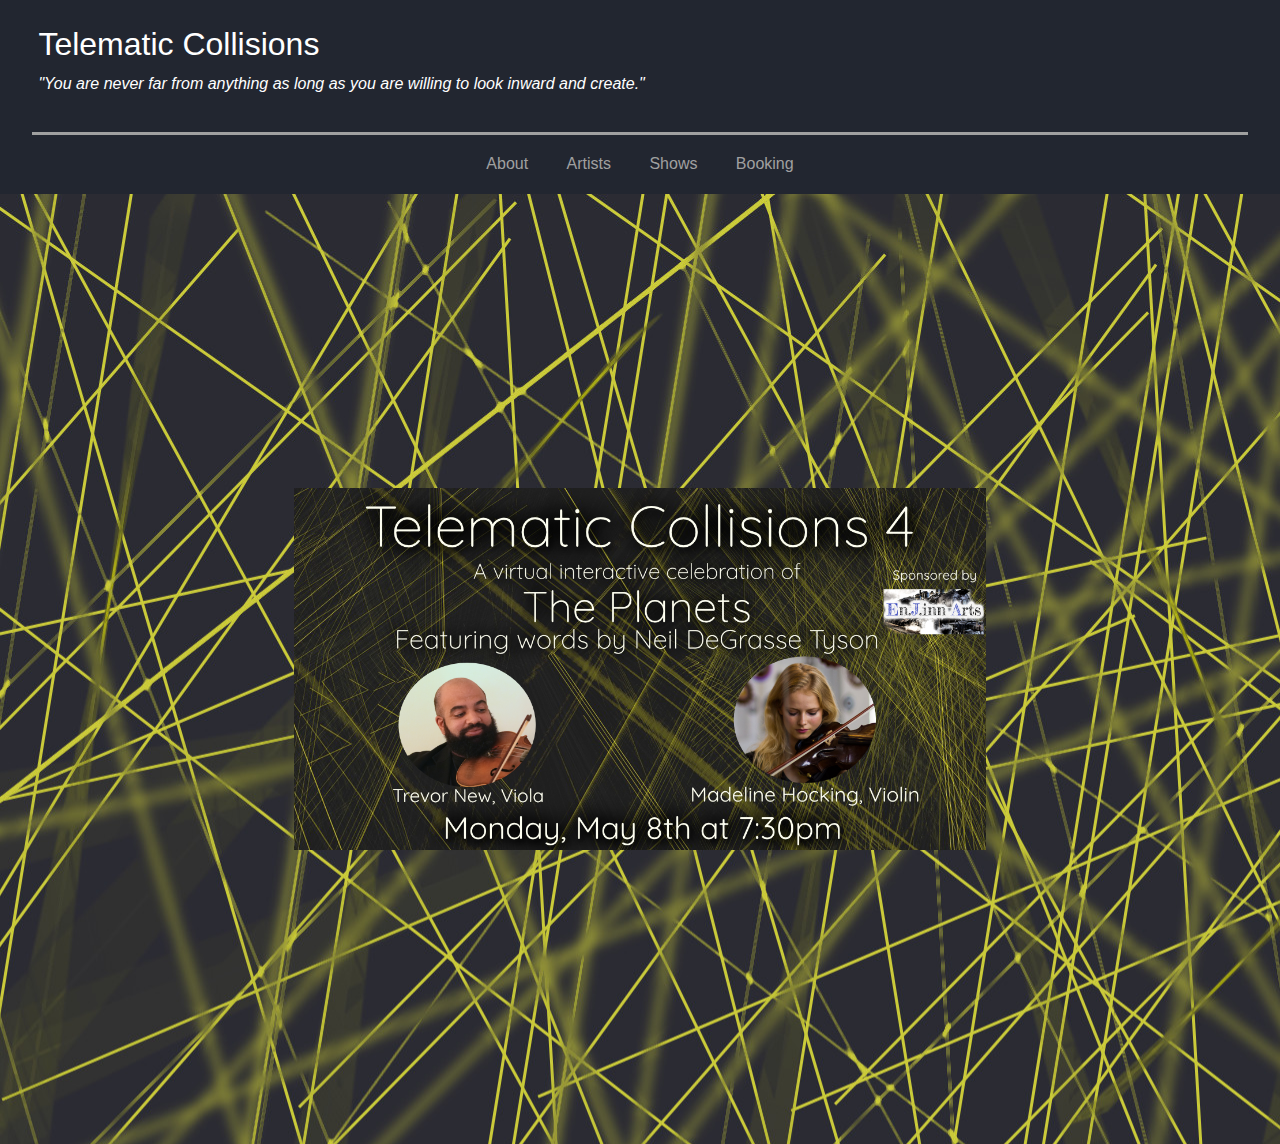
==== index.html @ a848ba8c "removed margins" ====
<!DOCTYPE html>
<html lang="en">
<head>
    <meta charset="UTF-8">
    <meta name="viewport" content="width=device-width, initial-scale=1.0">
    <title>Document</title>
    <link rel="stylesheet" href="style.css">
</head>
<body>
    <div class="top">
        <div class="header">
            <div class="text">
                <div class="title">Telematic Collisions</div>
                <div class="quote">"You are never far from anything as long as you are willing to look inward and create."</div>
            </div>
            <div class="logoLinks">
                <div class="logo"></div>
                <div class="links">
                    <div class="link">About</div>
                    <div class="link">Artists</div>
                    <div class="link">Shows</div>
                    <div class="link">Booking</div>
                </div>
            </div>
        </div>
    </div>
    <div class="middle">
        <div class="image">
            <img src="pictures/TCshow4.jpg" alt="showPoster" class="poster">
        </div>
    </div>
    
</body>
</html>
---- style.css ----
* {
    font-family: 'Gill Sans', 'Gill Sans MT', Calibri, 'Trebuchet MS', sans-serif;
    margin: 0%;
}

.top {
    background-color: #222630;
}

.header {
    display: flexbox;
    background-color: #222630;
}

.text {
    display: flex;
    flex-direction: column;
    color: white;
    justify-content: space-evenly;
}

.title {
    font-weight: lighter;
    font-size: xx-large;
    text-wrap: nowrap;
    padding: 0% 3%;
    padding-top: 2%;
}

.quote  {
    font-style: italic;
    padding: 0% 3%;
    padding-bottom: 3%;
    padding-top: 1%;
}

.logoLinks {
    display: flex;
    border-color: white;
    justify-content: center;
    padding: 0% 10%;
}

.links {
    display: flex;
    flex-direction: row;
    justify-content: center;
    color: #a0a0a0;
    padding: 2% 50%;
    border-top: solid #a0a0a0;
    


}

.link {
    padding: 0% 10%;
    
}

.middle {
    padding: 5%;
    background-image: url(./pictures/tcWebBackground3.jpg);
}

.image {
    display: flex;
    padding: 20%;
}

.poster {
    width: 100%;
    height: auto;
    
}
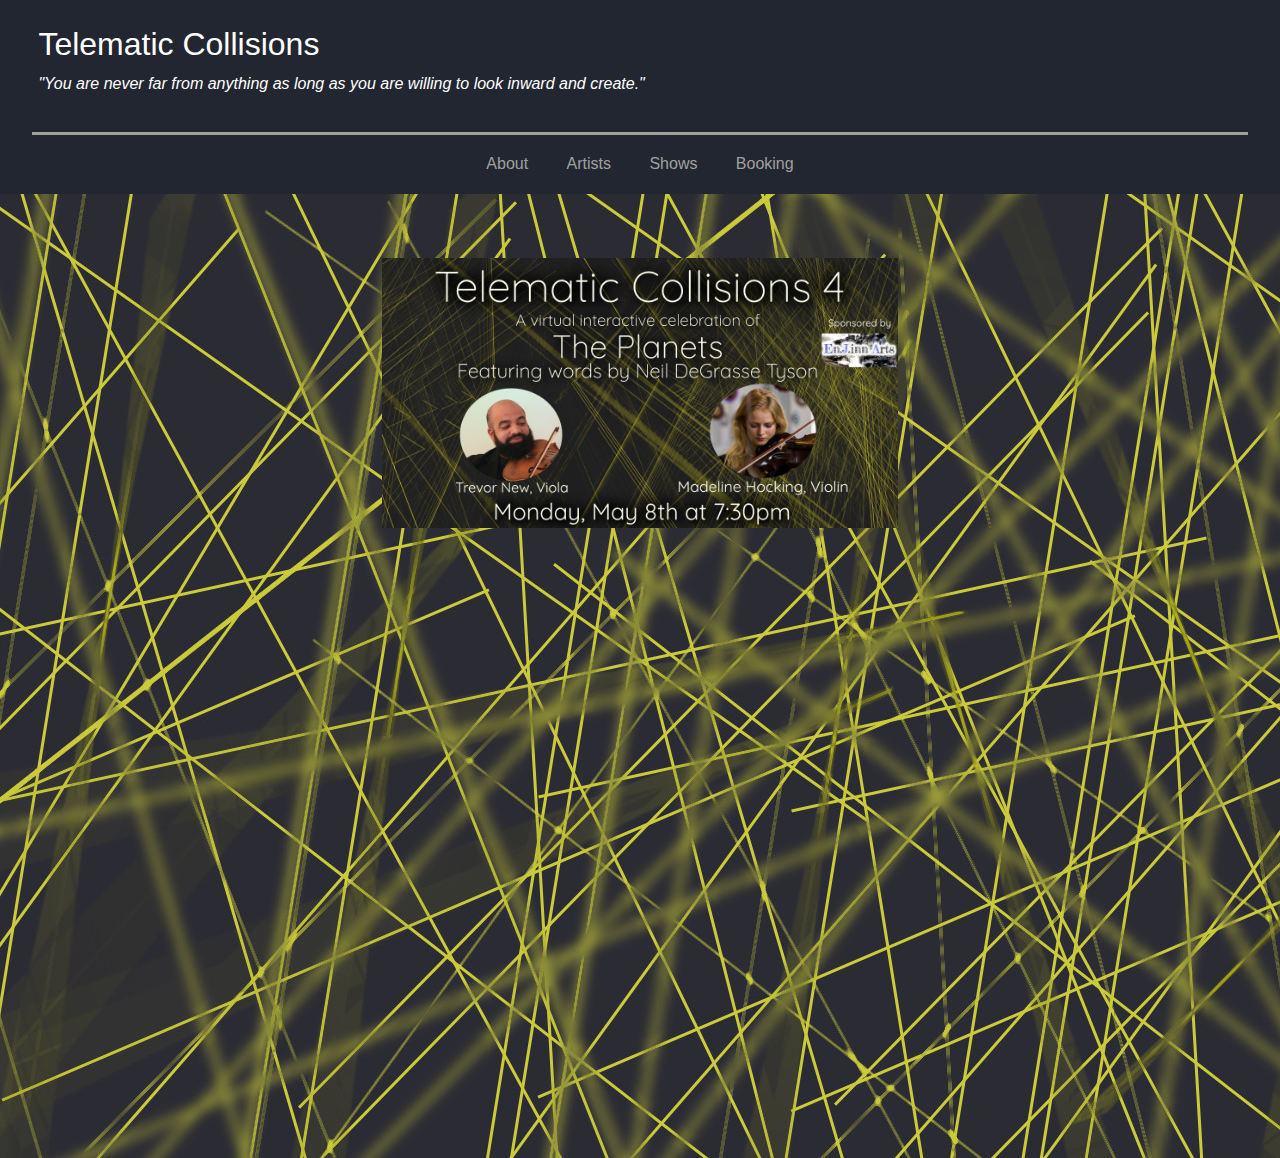
==== commit 2d100af0: "fixed stretching and centered image" ====
--- a/index.html
+++ b/index.html
@@ -25,10 +25,8 @@
         </div>
     </div>
     <div class="middle">
-        <div class="image">
             <img src="pictures/TCshow4.jpg" alt="showPoster" class="poster">
-        </div>
     </div>
-    
+    <div class="footer"></div>
 </body>
 </html>--- a/style.css
+++ b/style.css
@@ -1,6 +1,13 @@
 * {
     font-family: 'Gill Sans', 'Gill Sans MT', Calibri, 'Trebuchet MS', sans-serif;
     margin: 0%;
+}
+
+html, body {
+    box-sizing: border-box;
+    margin: 0;
+    padding: 0;
+    height: 100%;
 }
 
 .top {
@@ -8,7 +15,6 @@
 }
 
 .header {
-    display: flexbox;
     background-color: #222630;
 }
 
@@ -59,17 +65,26 @@
 }
 
 .middle {
-    padding: 5%;
+    display: flex;
     background-image: url(./pictures/tcWebBackground3.jpg);
+    margin-top: 0%;
+    width: 100%;
+    height: 100%;
+    justify-content: center;
+    padding-top: 5%;
 }
 
 .image {
     display: flex;
-    padding: 20%;
 }
 
 .poster {
-    width: 100%;
-    height: auto;
+    display: flex;
+    height: 30%;
+   
     
+}
+
+.footer {
+    background-color: black;
 }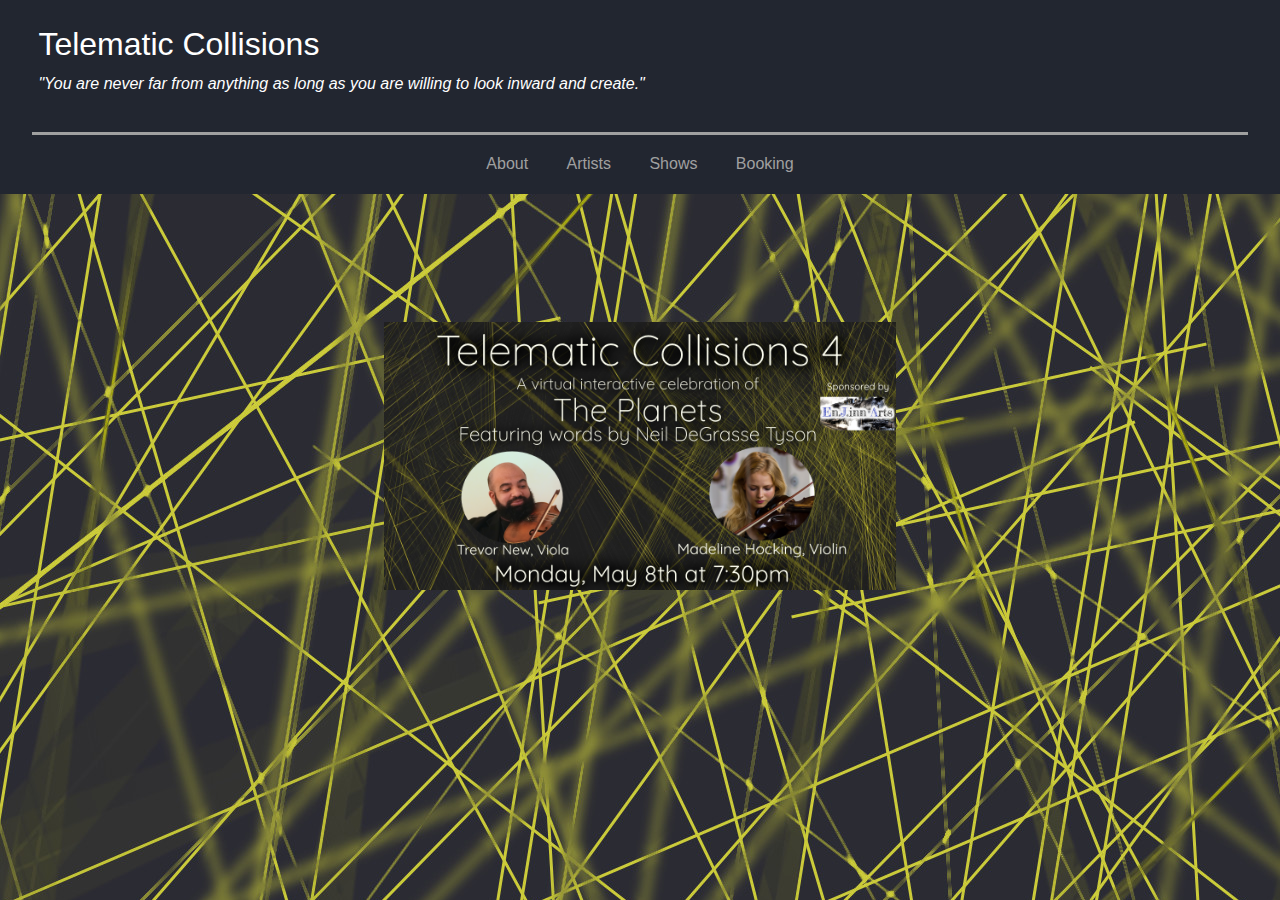
==== commit 8292cc7f: "fixed background image I believe, added to html and body selector" ====
--- a/index.html
+++ b/index.html
@@ -27,6 +27,5 @@
     <div class="middle">
             <img src="pictures/TCshow4.jpg" alt="showPoster" class="poster">
     </div>
-    <div class="footer"></div>
 </body>
 </html>--- a/style.css
+++ b/style.css
@@ -8,6 +8,7 @@
     margin: 0;
     padding: 0;
     height: 100%;
+    background-image: url(./pictures/tcWebBackground3.jpg);
 }
 
 .top {
@@ -16,6 +17,7 @@
 
 .header {
     background-color: #222630;
+    
 }
 
 .text {
@@ -66,12 +68,10 @@
 
 .middle {
     display: flex;
-    background-image: url(./pictures/tcWebBackground3.jpg);
+
     margin-top: 0%;
-    width: 100%;
-    height: 100%;
     justify-content: center;
-    padding-top: 5%;
+    padding: 10%;
 }
 
 .image {
@@ -79,12 +79,12 @@
 }
 
 .poster {
-    display: flex;
-    height: 30%;
+    height: 50%;
+    width: 50%;
    
     
 }
 
 .footer {
-    background-color: black;
+    background-color: #343a49;
 }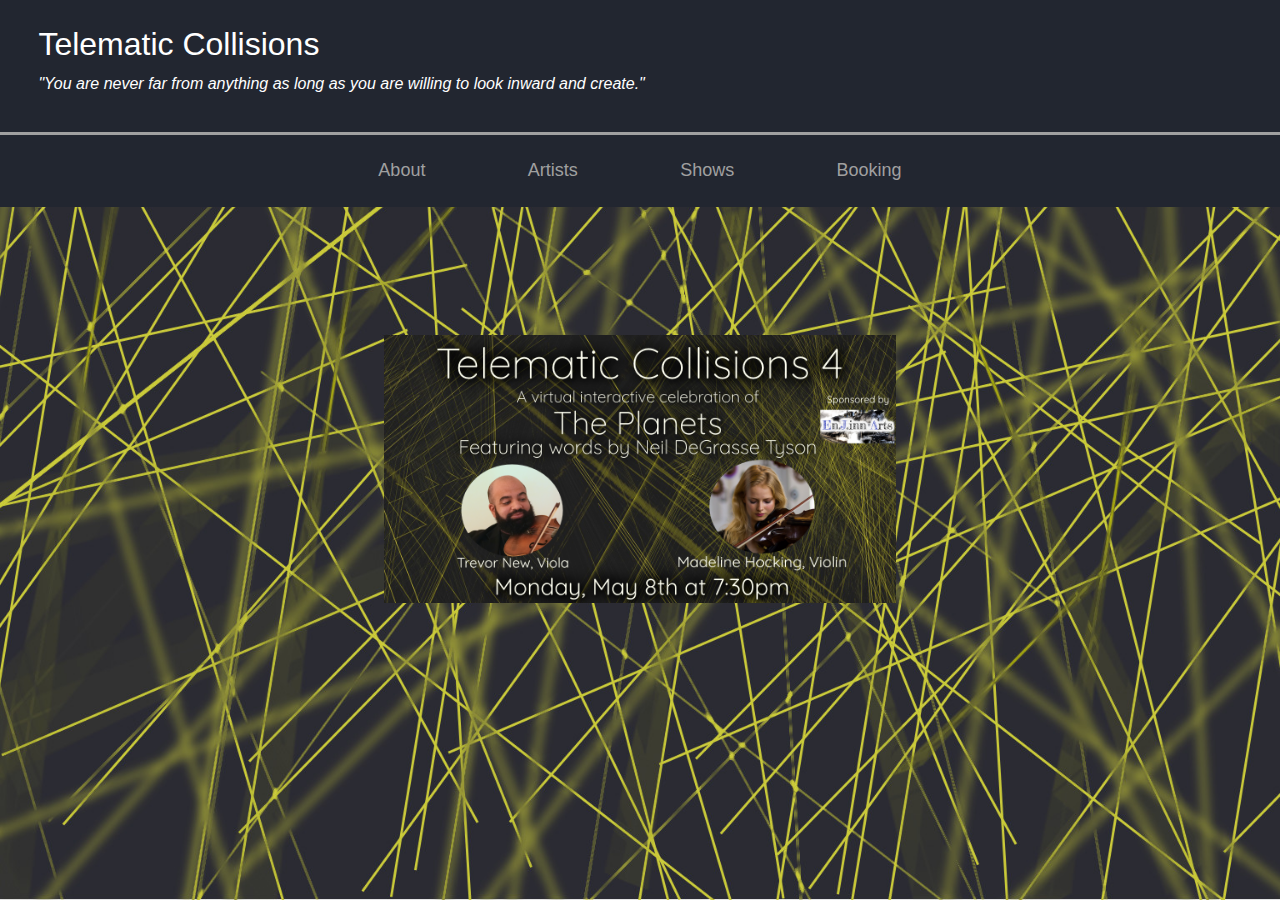
==== commit c60feeb9: "trying new iphone margin fix" ====
--- a/index.html
+++ b/index.html
@@ -2,7 +2,7 @@
 <html lang="en">
 <head>
     <meta charset="UTF-8">
-    <meta name="viewport" content="width=device-width, initial-scale=1.0">
+    <meta name="viewport" content="width=device-width, initial-scale=1.0, viewport-fit=cover">
     <title>Document</title>
     <link rel="stylesheet" href="style.css">
 </head>
--- a/style.css
+++ b/style.css
@@ -5,14 +5,18 @@
 
 html, body {
     box-sizing: border-box;
-    margin: 0;
-    padding: 0;
+    margin: 0%;
+    padding: 0%;
     height: 100%;
     background-image: url(./pictures/tcWebBackground3.jpg);
+    background-size: auto 100%;
 }
 
 .top {
     background-color: #222630;
+    margin: 0%;
+    padding: 0%;
+    padding-top: env(safe-area-inset-top);
 }
 
 .header {
@@ -43,10 +47,7 @@
 }
 
 .logoLinks {
-    display: flex;
     border-color: white;
-    justify-content: center;
-    padding: 0% 10%;
 }
 
 .links {
@@ -54,7 +55,7 @@
     flex-direction: row;
     justify-content: center;
     color: #a0a0a0;
-    padding: 2% 50%;
+    padding: 2% 0%;
     border-top: solid #a0a0a0;
     
 
@@ -62,7 +63,8 @@
 }
 
 .link {
-    padding: 0% 10%;
+    padding: 0% 4%;
+    font-size: large;
     
 }
 
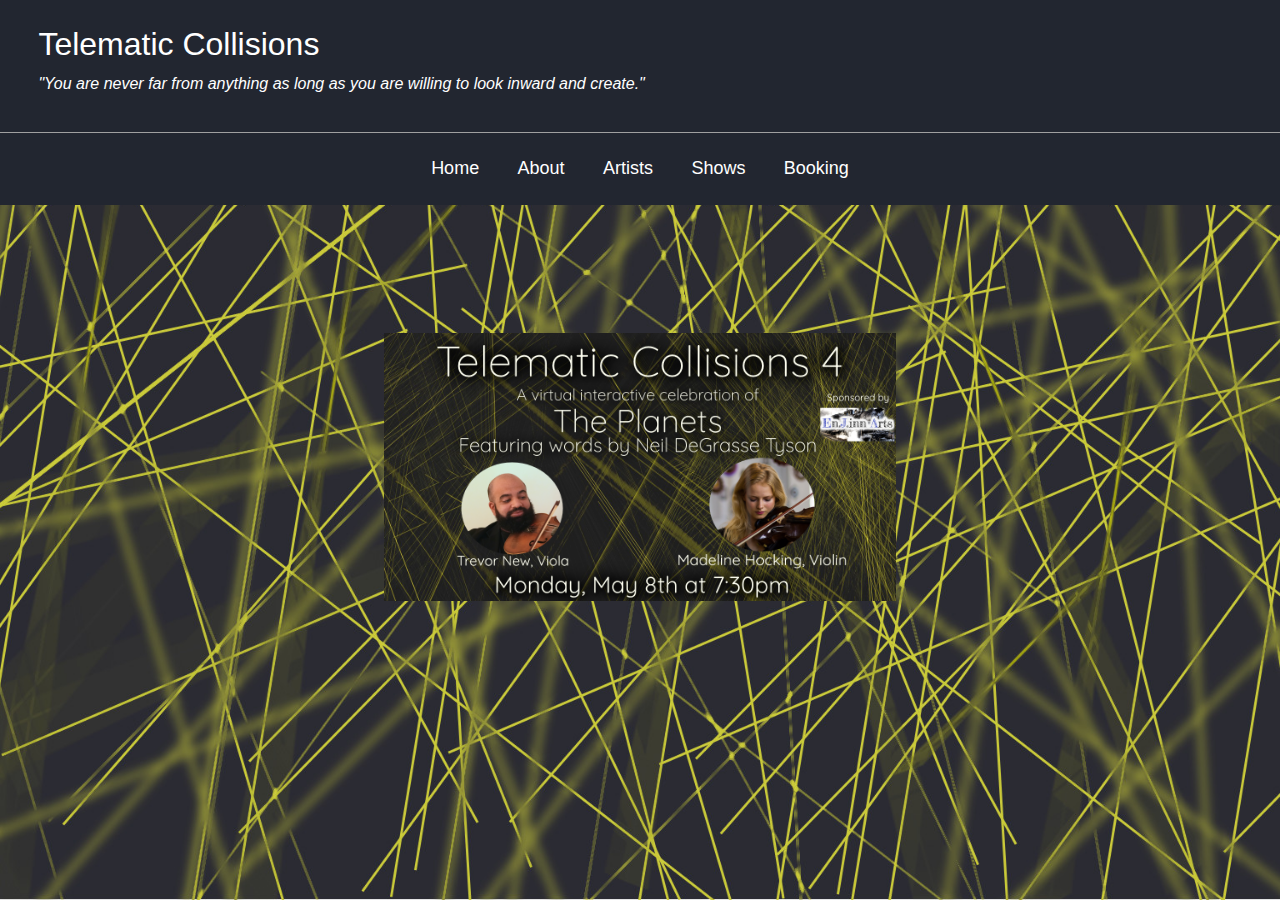
==== commit 3ca48202: "highlighting nav buttons" ====
--- a/index.html
+++ b/index.html
@@ -16,16 +16,17 @@
             <div class="logoLinks">
                 <div class="logo"></div>
                 <div class="links">
-                    <div class="link">About</div>
-                    <div class="link">Artists</div>
-                    <div class="link">Shows</div>
-                    <div class="link">Booking</div>
+                    <a href="index.html" class="link">Home</a>
+                    <a href="about.html" class="link" id="about">About</a>
+                    <a href="artists.html" class="link" class="artists">Artists</a>
+                    <a href="shows.html" class="link" class="shows">Shows</a>
+                    <a href="booking.html" class="link" class="booking">Booking</a>
                 </div>
             </div>
         </div>
     </div>
     <div class="middle">
-            <img src="pictures/TCshow4.jpg" alt="showPoster" class="poster">
+        <img src="pictures/TCshow4.jpg" alt="showPoster" class="poster">
     </div>
 </body>
 </html>--- a/style.css
+++ b/style.css
@@ -5,6 +5,7 @@
 
 html, body {
     box-sizing: border-box;
+    background-color: #222630;
     margin: 0%;
     padding: 0%;
     height: 100%;
@@ -12,11 +13,16 @@
     background-size: auto 100%;
 }
 
+a, a:link, a:visited, a:active {
+    color: #ffffff;
+    text-decoration: none;
+}
+
 .top {
     background-color: #222630;
     margin: 0%;
     padding: 0%;
-    padding-top: env(safe-area-inset-top);
+    
 }
 
 .header {
@@ -35,42 +41,46 @@
     font-weight: lighter;
     font-size: xx-large;
     text-wrap: nowrap;
-    padding: 0% 3%;
+    padding: 0% 0%;
     padding-top: 2%;
+    padding-left: 3%;
 }
 
 .quote  {
     font-style: italic;
-    padding: 0% 3%;
+    padding: 0% 0%;
     padding-bottom: 3%;
     padding-top: 1%;
+    padding-left: 3%;
 }
 
 .logoLinks {
     border-color: white;
+    
 }
 
 .links {
     display: flex;
     flex-direction: row;
     justify-content: center;
-    color: #a0a0a0;
-    padding: 2% 0%;
-    border-top: solid #a0a0a0;
+    color: #ffffff;
+    border-top: .1rem solid #a0a0a0;
+    gap: 3%;
     
 
 
 }
 
 .link {
-    padding: 0% 4%;
+    padding: 2% 0%;
     font-size: large;
+    font-weight: lighter;
+    
     
 }
 
 .middle {
     display: flex;
-
     margin-top: 0%;
     justify-content: center;
     padding: 10%;
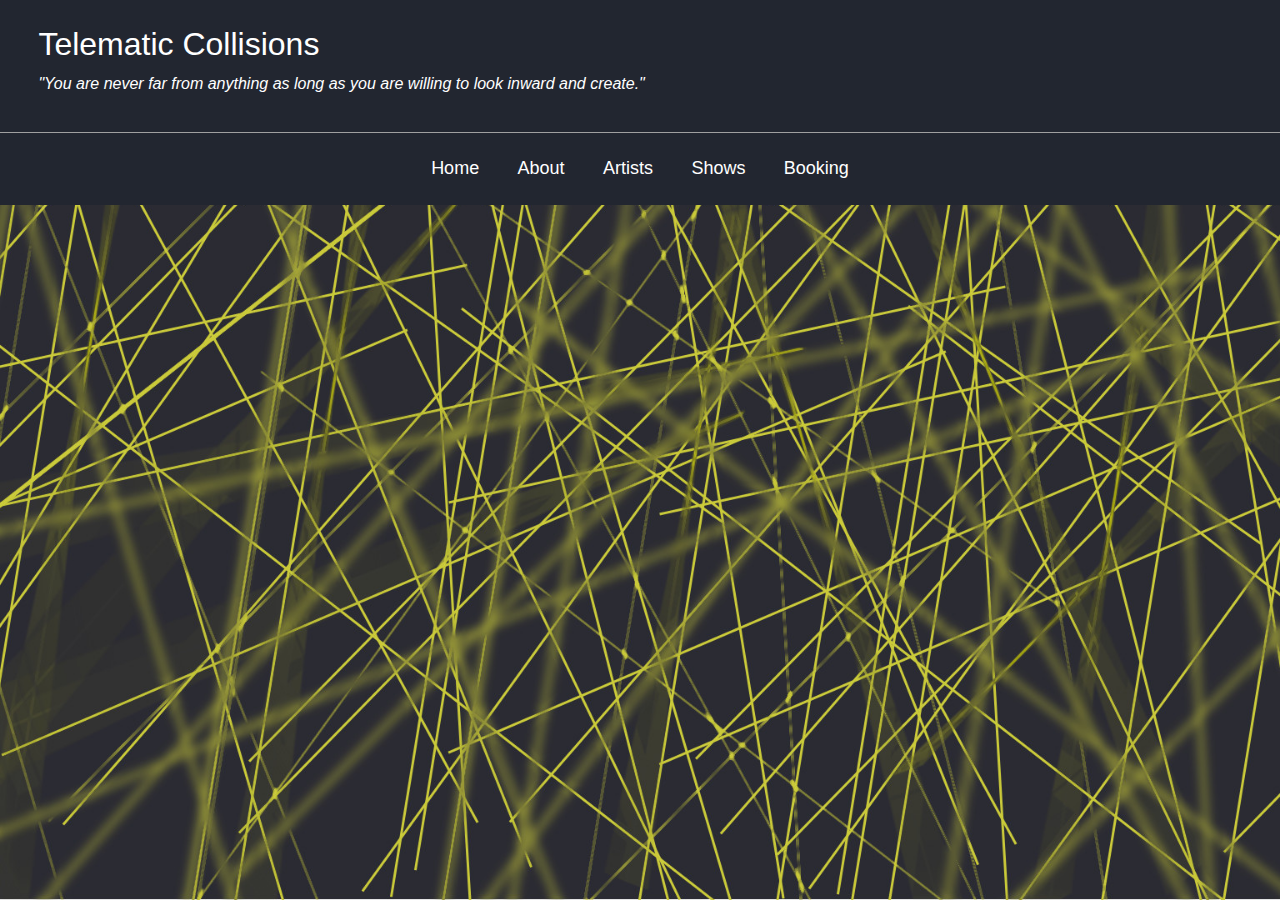
==== commit bc2631ae: "added youtube embed and about section text" ====
--- a/index.html
+++ b/index.html
@@ -26,7 +26,7 @@
         </div>
     </div>
     <div class="middle">
-        <img src="pictures/TCshow4.jpg" alt="showPoster" class="poster">
+        <iframe  width="560" height="315" src="https://www.youtube.com/embed/Piy4rJYMA7Q?si=o115cWnvWSFgvRee&amp;start=3" title="YouTube video player" frameborder="0" allow="accelerometer; autoplay; clipboard-write; encrypted-media; gyroscope; picture-in-picture; web-share" referrerpolicy="strict-origin-when-cross-origin" allowfullscreen></iframe>
     </div>
 </body>
 </html>--- a/style.css
+++ b/style.css
@@ -16,6 +16,19 @@
 a, a:link, a:visited, a:active {
     color: #ffffff;
     text-decoration: none;
+}
+
+a:hover {
+    color: #ababab;
+}
+
+/* text background */
+.par {
+    color: white;
+    background-color: #222630;
+    font-size: x-large;
+    font-weight: lighter;
+    padding: 1%;
 }
 
 .top {
@@ -83,7 +96,8 @@
     display: flex;
     margin-top: 0%;
     justify-content: center;
-    padding: 10%;
+    padding: 5% 10%;
+    height: auto;
 }
 
 .image {
@@ -91,12 +105,7 @@
 }
 
 .poster {
-    height: 50%;
-    width: 50%;
-   
-    
-}
-
-.footer {
-    background-color: #343a49;
+    display: flex;
+    height: 100%;
+    width: auto;   
 }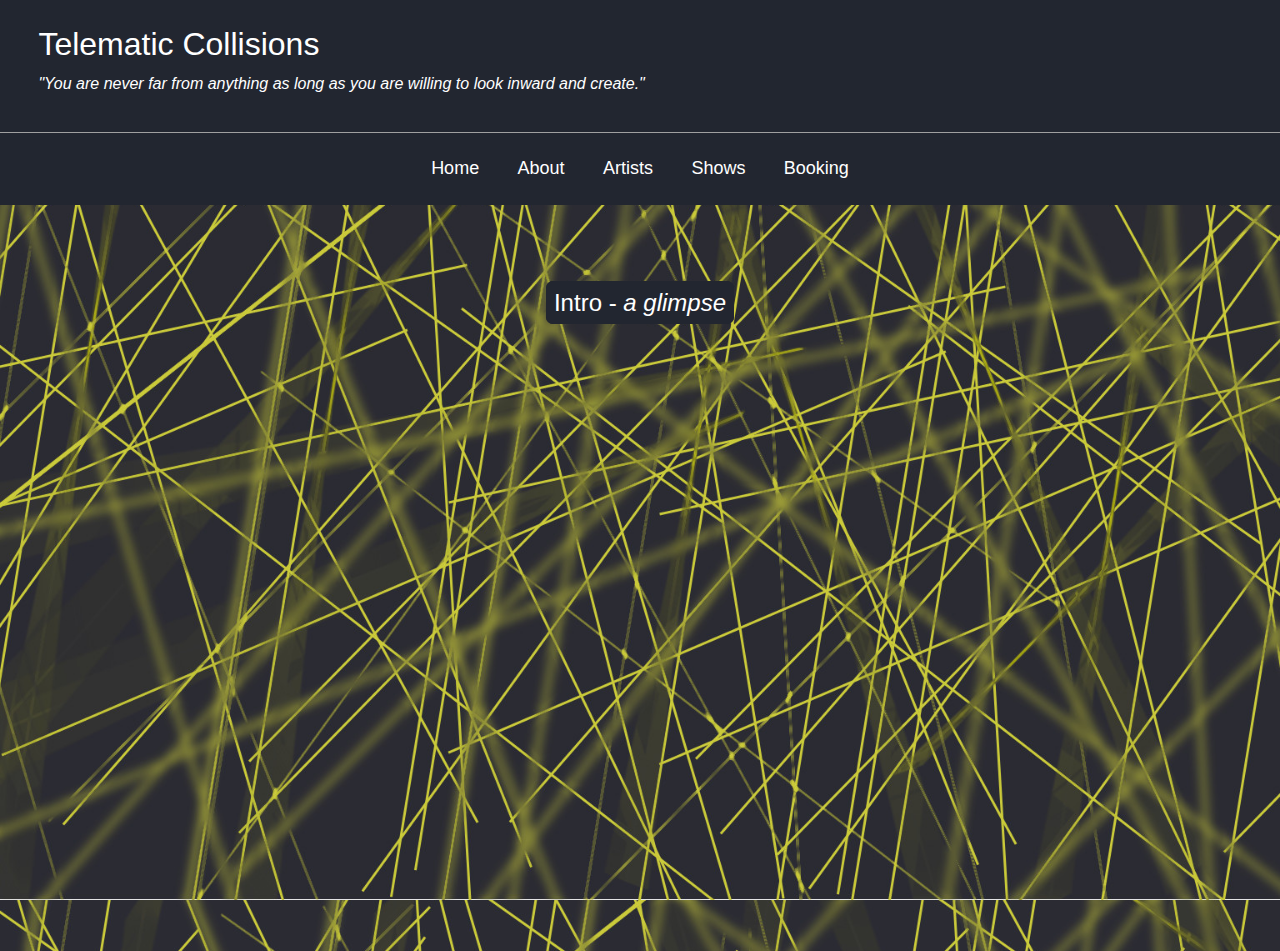
==== commit 4247ea19: "youtube thumnail resizing and about seciton done for now" ====
--- a/index.html
+++ b/index.html
@@ -26,7 +26,10 @@
         </div>
     </div>
     <div class="middle">
-        <iframe  width="560" height="315" src="https://www.youtube.com/embed/Piy4rJYMA7Q?si=o115cWnvWSFgvRee&amp;start=3" title="YouTube video player" frameborder="0" allow="accelerometer; autoplay; clipboard-write; encrypted-media; gyroscope; picture-in-picture; web-share" referrerpolicy="strict-origin-when-cross-origin" allowfullscreen></iframe>
+        <div class="intro">
+            <p><mark>Intro - <span class="italic">a glimpse</span></mark></p>
+        </div>
+        <div class="video"><iframe class="youtube" src="https://www.youtube.com/embed/Piy4rJYMA7Q?si=o115cWnvWSFgvRee&amp;start=3" title="YouTube video player" frameborder="0" allow="accelerometer; autoplay; clipboard-write; encrypted-media; gyroscope; picture-in-picture; web-share" referrerpolicy="strict-origin-when-cross-origin" allowfullscreen></iframe></div>
     </div>
 </body>
 </html>--- a/style.css
+++ b/style.css
@@ -20,6 +20,34 @@
 
 a:hover {
     color: #ababab;
+}
+
+p {
+    text-align: center;
+}
+
+mark {
+    background-color: #222630;
+    font: lighter;
+    font-size: x-large;
+    font-weight: lighter;
+    color: white;
+    padding: 0%;
+    margin: 0%;
+    border-style: solid;
+    border-color: #222630;
+    border-radius: 7px;
+    border-width: 8px;
+    
+}
+
+.italic {
+    font-style: italic;
+}
+
+.intro  {
+    padding: 2%;
+    padding-bottom: 5%;
 }
 
 /* text background */
@@ -94,18 +122,28 @@
 
 .middle {
     display: flex;
+    flex-direction: column;
     margin-top: 0%;
     justify-content: center;
     padding: 5% 10%;
     height: auto;
+
 }
 
 .image {
     display: flex;
 }
 
-.poster {
+.video {
     display: flex;
-    height: 100%;
-    width: auto;   
+    justify-content: center;
+    height: auto;
+    width: 100%;
+}
+.youtube {
+    aspect-ratio: 16 / 9;
+    width: 90%;
+    max-width: 960px;
+    height: auto;
+    border: none;
 }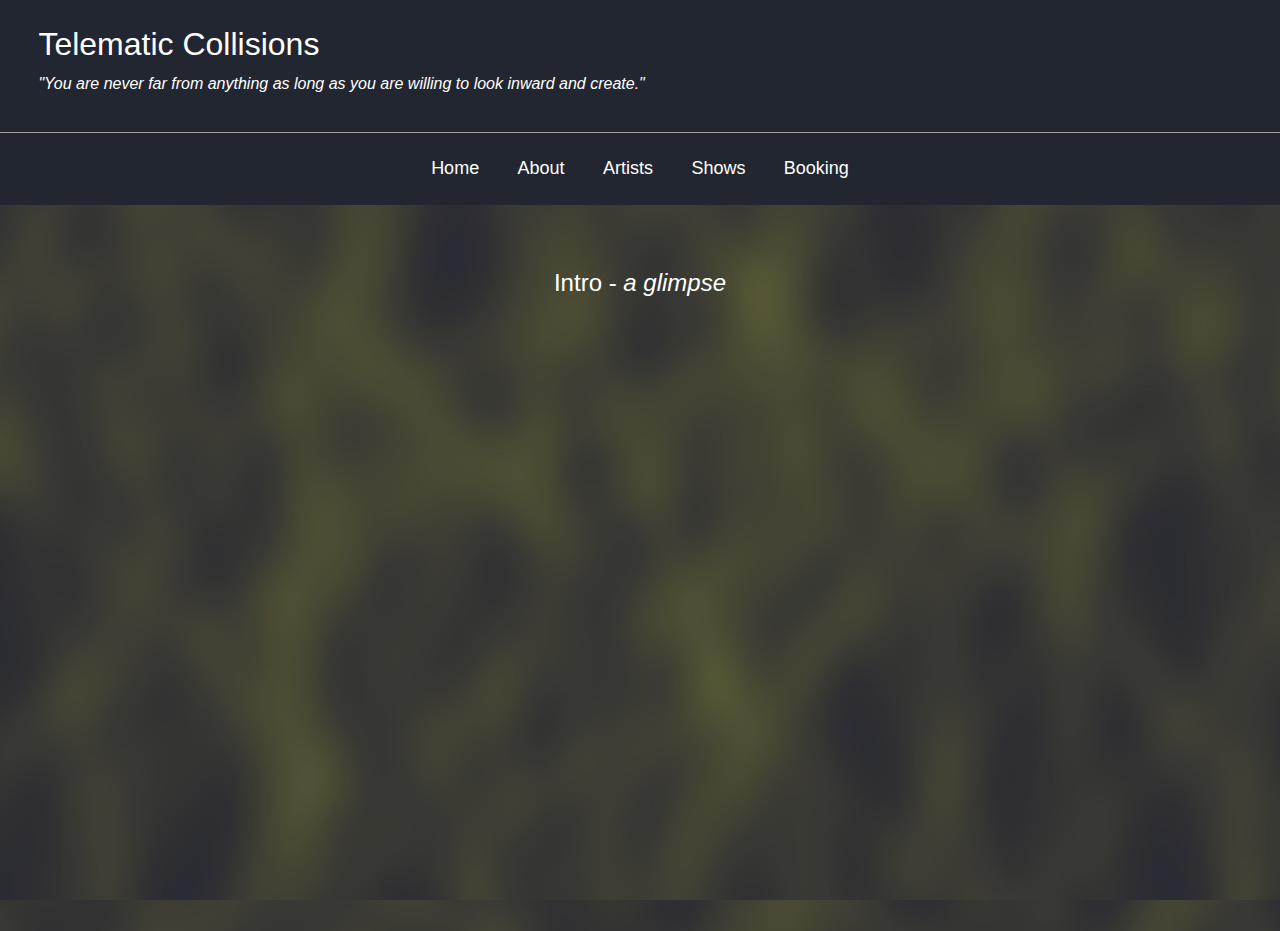
==== commit 07935936: "css didn't take, trying again" ====
--- a/index.html
+++ b/index.html
@@ -27,7 +27,7 @@
     </div>
     <div class="middle">
         <div class="intro">
-            <p><mark>Intro - <span class="italic">a glimpse</span></mark></p>
+            <p>Intro - <span class="italic">a glimpse</span></p>
         </div>
         <div class="video"><iframe class="youtube" src="https://www.youtube.com/embed/Piy4rJYMA7Q?si=o115cWnvWSFgvRee&amp;start=3" title="YouTube video player" frameborder="0" allow="accelerometer; autoplay; clipboard-write; encrypted-media; gyroscope; picture-in-picture; web-share" referrerpolicy="strict-origin-when-cross-origin" allowfullscreen></iframe></div>
     </div>
--- a/style.css
+++ b/style.css
@@ -9,8 +9,8 @@
     margin: 0%;
     padding: 0%;
     height: 100%;
-    background-image: url(./pictures/tcWebBackground3.jpg);
-    background-size: auto 100%;
+    background-image: url(./pictures/tcWebBackground4.jpg);
+    background-size: 100% 100%;
 }
 
 a, a:link, a:visited, a:active {
@@ -24,21 +24,13 @@
 
 p {
     text-align: center;
-}
-
-mark {
-    background-color: #222630;
+    background-color: none;
     font: lighter;
     font-size: x-large;
     font-weight: lighter;
     color: white;
     padding: 0%;
     margin: 0%;
-    border-style: solid;
-    border-color: #222630;
-    border-radius: 7px;
-    border-width: 8px;
-    
 }
 
 .italic {
@@ -48,6 +40,7 @@
 .intro  {
     padding: 2%;
     padding-bottom: 5%;
+    padding-top: 0%;
 }
 
 /* text background */
